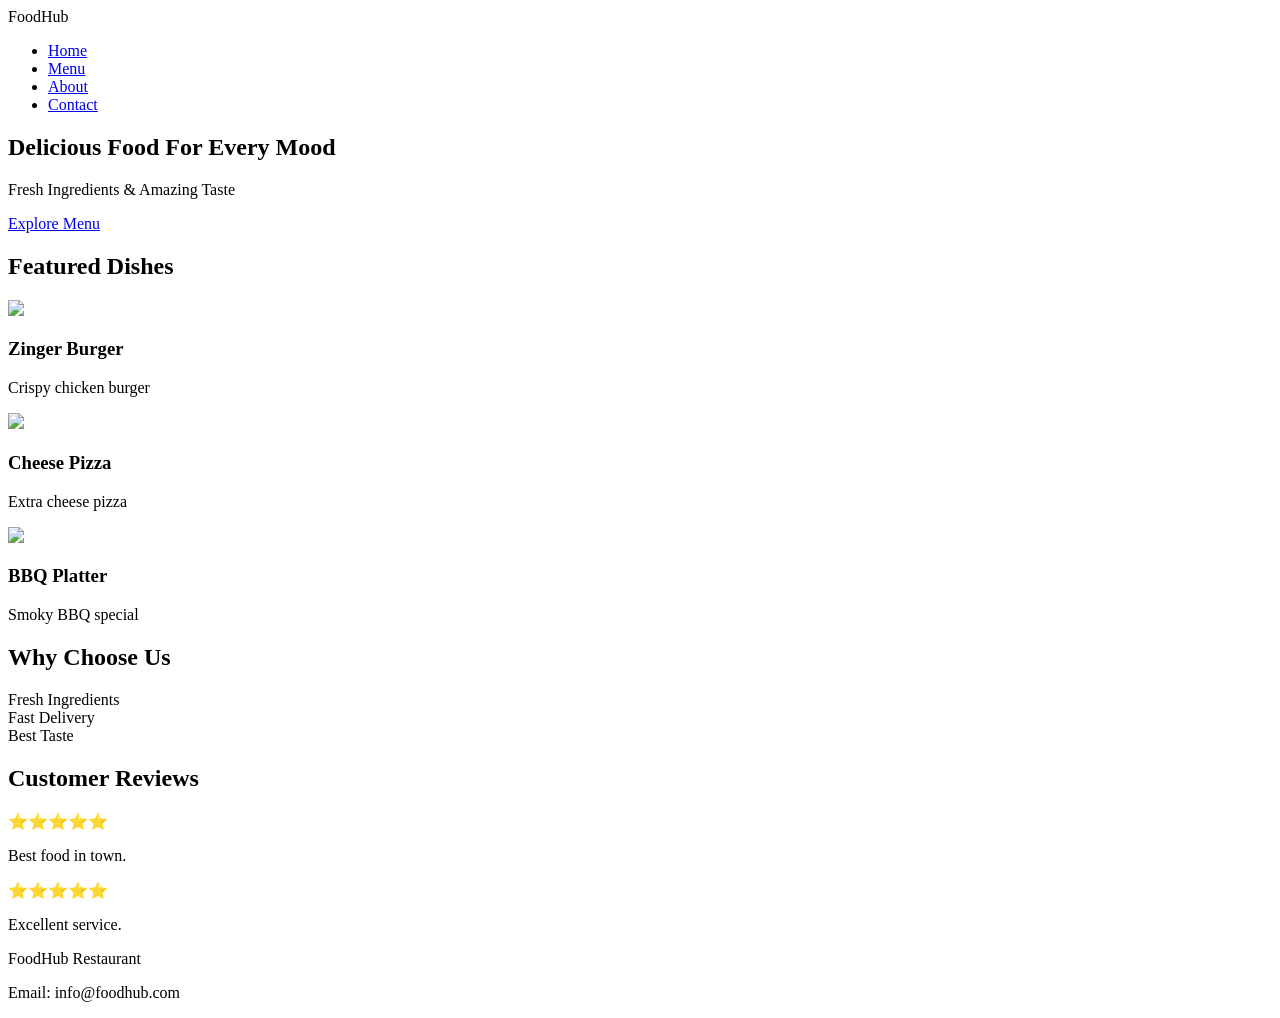
==== index.html @ 34dd3331 "index.html" ====
<!DOCTYPE html>
<html lang="en">
<head>
<meta charset="UTF-8">
<meta name="viewport" content="width=device-width, initial-scale=1.0">
<title>FoodHub Restaurant</title>
<link rel="stylesheet" href="css/style.css">
<link href="https://fonts.googleapis.com/css2?family=Poppins:wght@300;400;500;600;700&display=swap" rel="stylesheet">
</head>

<body>

<nav class="navbar">
<div class="logo">FoodHub</div>

<ul class="nav-links">
<li><a href="index.html">Home</a></li>
<li><a href="menu.html">Menu</a></li>
<li><a href="about.html">About</a></li>
<li><a href="contact.html">Contact</a></li>
</ul>
</nav>

<section class="hero">
<h1>Delicious Food For Every Mood</h1>
<p>Fresh Ingredients & Amazing Taste</p>
<a href="menu.html" class="btn">Explore Menu</a>
</section>

<section class="featured">
<h2>Featured Dishes</h2>

<div class="cards">

<div class="card">
<img src="images/burger.jpg">
<h3>Zinger Burger</h3>
<p>Crispy chicken burger</p>
</div>

<div class="card">
<img src="images/pizza.jpg">
<h3>Cheese Pizza</h3>
<p>Extra cheese pizza</p>
</div>

<div class="card">
<img src="images/bbq.jpg">
<h3>BBQ Platter</h3>
<p>Smoky BBQ special</p>
</div>

</div>
</section>

<section class="why-us">
<h2>Why Choose Us</h2>

<div class="cards">
<div class="card">Fresh Ingredients</div>
<div class="card">Fast Delivery</div>
<div class="card">Best Taste</div>
</div>

</section>

<section class="testimonials">
<h2>Customer Reviews</h2>

<div class="cards">

<div class="card">
⭐⭐⭐⭐⭐
<p>Best food in town.</p>
</div>

<div class="card">
⭐⭐⭐⭐⭐
<p>Excellent service.</p>
</div>

</div>

</section>

<footer>
<p>FoodHub Restaurant</p>
<p>Email: info@foodhub.com</p>
</footer>

</body>
</html>
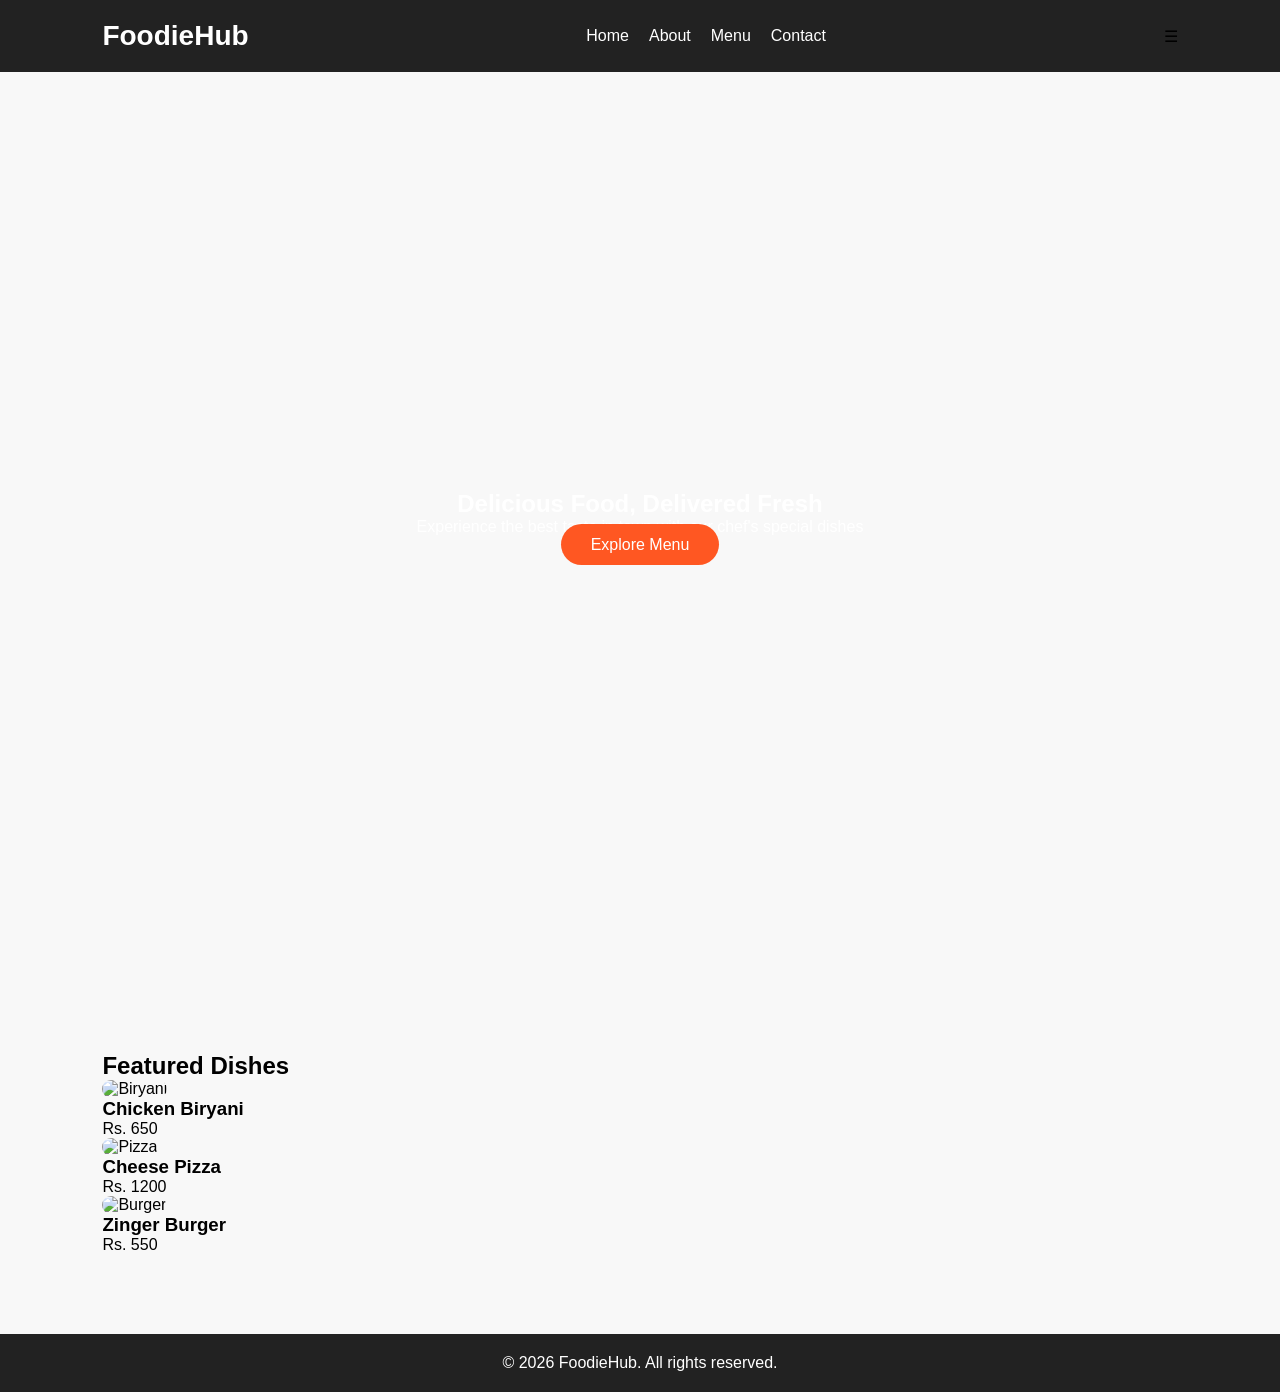
==== commit b9507876: "index.html" ====
--- a/index.html
+++ b/index.html
@@ -1,92 +1,59 @@
 <!DOCTYPE html>
 <html lang="en">
 <head>
-<meta charset="UTF-8">
-<meta name="viewport" content="width=device-width, initial-scale=1.0">
-<title>FoodHub Restaurant</title>
-<link rel="stylesheet" href="css/style.css">
-<link href="https://fonts.googleapis.com/css2?family=Poppins:wght@300;400;500;600;700&display=swap" rel="stylesheet">
+    <meta charset="UTF-8">
+    <meta name="viewport" content="width=device-width, initial-scale=1.0">
+    <title>Food Restaurant - Home</title>
+    <link rel="stylesheet" href="style.css">
 </head>
+<body>
+    <header>
+        <nav class="navbar">
+            <div class="logo">FoodieHub</div>
+            <ul class="nav-links">
+                <li><a href="index.html" class="active">Home</a></li>
+                <li><a href="about.html">About</a></li>
+                <li><a href="menu.html">Menu</a></li>
+                <li><a href="contact.html">Contact</a></li>
+            </ul>
+            <div class="menu-toggle">&#9776;</div>
+        </nav>
+    </header>
 
-<body>
+    <!-- Hero Section -->
+    <section class="hero">
+        <div class="hero-content">
+            <h1>Delicious Food, Delivered Fresh</h1>
+            <p>Experience the best taste in town with our chef's special dishes</p>
+            <a href="menu.html" class="btn">Explore Menu</a>
+        </div>
+    </section>
 
-<nav class="navbar">
-<div class="logo">FoodHub</div>
+    <!-- Featured Dishes -->
+    <section class="featured">
+        <h2>Featured Dishes</h2>
+        <div class="dish-container">
+            <div class="dish-card">
+                <img src="images/biryani.jpg" alt="Biryani">
+                <h3>Chicken Biryani</h3>
+                <p>Rs. 650</p>
+            </div>
+            <div class="dish-card">
+                <img src="images/pizza.jpg" alt="Pizza">
+                <h3>Cheese Pizza</h3>
+                <p>Rs. 1200</p>
+            </div>
+            <div class="dish-card">
+                <img src="images/burger.jpg" alt="Burger">
+                <h3>Zinger Burger</h3>
+                <p>Rs. 550</p>
+            </div>
+        </div>
+    </section>
 
-<ul class="nav-links">
-<li><a href="index.html">Home</a></li>
-<li><a href="menu.html">Menu</a></li>
-<li><a href="about.html">About</a></li>
-<li><a href="contact.html">Contact</a></li>
-</ul>
-</nav>
-
-<section class="hero">
-<h1>Delicious Food For Every Mood</h1>
-<p>Fresh Ingredients & Amazing Taste</p>
-<a href="menu.html" class="btn">Explore Menu</a>
-</section>
-
-<section class="featured">
-<h2>Featured Dishes</h2>
-
-<div class="cards">
-
-<div class="card">
-<img src="images/burger.jpg">
-<h3>Zinger Burger</h3>
-<p>Crispy chicken burger</p>
-</div>
-
-<div class="card">
-<img src="images/pizza.jpg">
-<h3>Cheese Pizza</h3>
-<p>Extra cheese pizza</p>
-</div>
-
-<div class="card">
-<img src="images/bbq.jpg">
-<h3>BBQ Platter</h3>
-<p>Smoky BBQ special</p>
-</div>
-
-</div>
-</section>
-
-<section class="why-us">
-<h2>Why Choose Us</h2>
-
-<div class="cards">
-<div class="card">Fresh Ingredients</div>
-<div class="card">Fast Delivery</div>
-<div class="card">Best Taste</div>
-</div>
-
-</section>
-
-<section class="testimonials">
-<h2>Customer Reviews</h2>
-
-<div class="cards">
-
-<div class="card">
-⭐⭐⭐⭐⭐
-<p>Best food in town.</p>
-</div>
-
-<div class="card">
-⭐⭐⭐⭐⭐
-<p>Excellent service.</p>
-</div>
-
-</div>
-
-</section>
-
-<footer>
-<p>FoodHub Restaurant</p>
-<p>Email: info@foodhub.com</p>
-</footer>
-
+    <footer>
+        <p>&copy; 2026 FoodieHub. All rights reserved.</p>
+    </footer>
+    <script src="script.js"></script>
 </body>
 </html>
--- a/style.css
+++ b/style.css
@@ -0,0 +1,142 @@
+*{
+margin:0;
+padding:0;
+box-sizing:border-box;
+font-family:Poppins,sans-serif;
+}
+
+body{
+background:#f8f8f8;
+}
+
+.navbar{
+display:flex;
+justify-content:space-between;
+align-items:center;
+padding:20px 8%;
+background:#222;
+}
+
+.logo{
+color:white;
+font-size:28px;
+font-weight:700;
+}
+
+.nav-links{
+display:flex;
+list-style:none;
+gap:20px;
+}
+
+.nav-links a{
+color:white;
+text-decoration:none;
+}
+
+.hero{
+height:100vh;
+background:url('../images/hero.jpg') center/cover;
+display:flex;
+flex-direction:column;
+justify-content:center;
+align-items:center;
+color:white;
+text-align:center;
+}
+
+.btn{
+background:#ff5722;
+padding:12px 30px;
+color:white;
+text-decoration:none;
+border-radius:30px;
+}
+
+.featured,
+.why-us,
+.testimonials,
+.menu,
+.about,
+.contact{
+padding:80px 8%;
+}
+
+.cards{
+display:grid;
+grid-template-columns:repeat(auto-fit,minmax(250px,1fr));
+gap:25px;
+margin-top:30px;
+}
+
+.card,
+.menu-card{
+background:white;
+padding:20px;
+border-radius:15px;
+box-shadow:0 5px 15px rgba(0,0,0,.1);
+transition:.3s;
+}
+
+.card:hover,
+.menu-card:hover{
+transform:translateY(-10px);
+}
+
+img{
+width:100%;
+border-radius:10px;
+}
+
+.stats{
+padding:50px;
+display:flex;
+justify-content:center;
+gap:50px;
+text-align:center;
+}
+
+form{
+display:flex;
+flex-direction:column;
+gap:15px;
+max-width:600px;
+margin:auto;
+}
+
+input,
+textarea{
+padding:12px;
+border:1px solid #ddd;
+}
+
+button{
+background:#ff5722;
+color:white;
+border:none;
+padding:12px;
+cursor:pointer;
+}
+
+footer{
+background:#222;
+color:white;
+padding:20px;
+text-align:center;
+}
+
+@media(max-width:768px){
+
+.navbar{
+flex-direction:column;
+}
+
+.nav-links{
+margin-top:15px;
+}
+
+.stats{
+flex-direction:column;
+}
+
+}
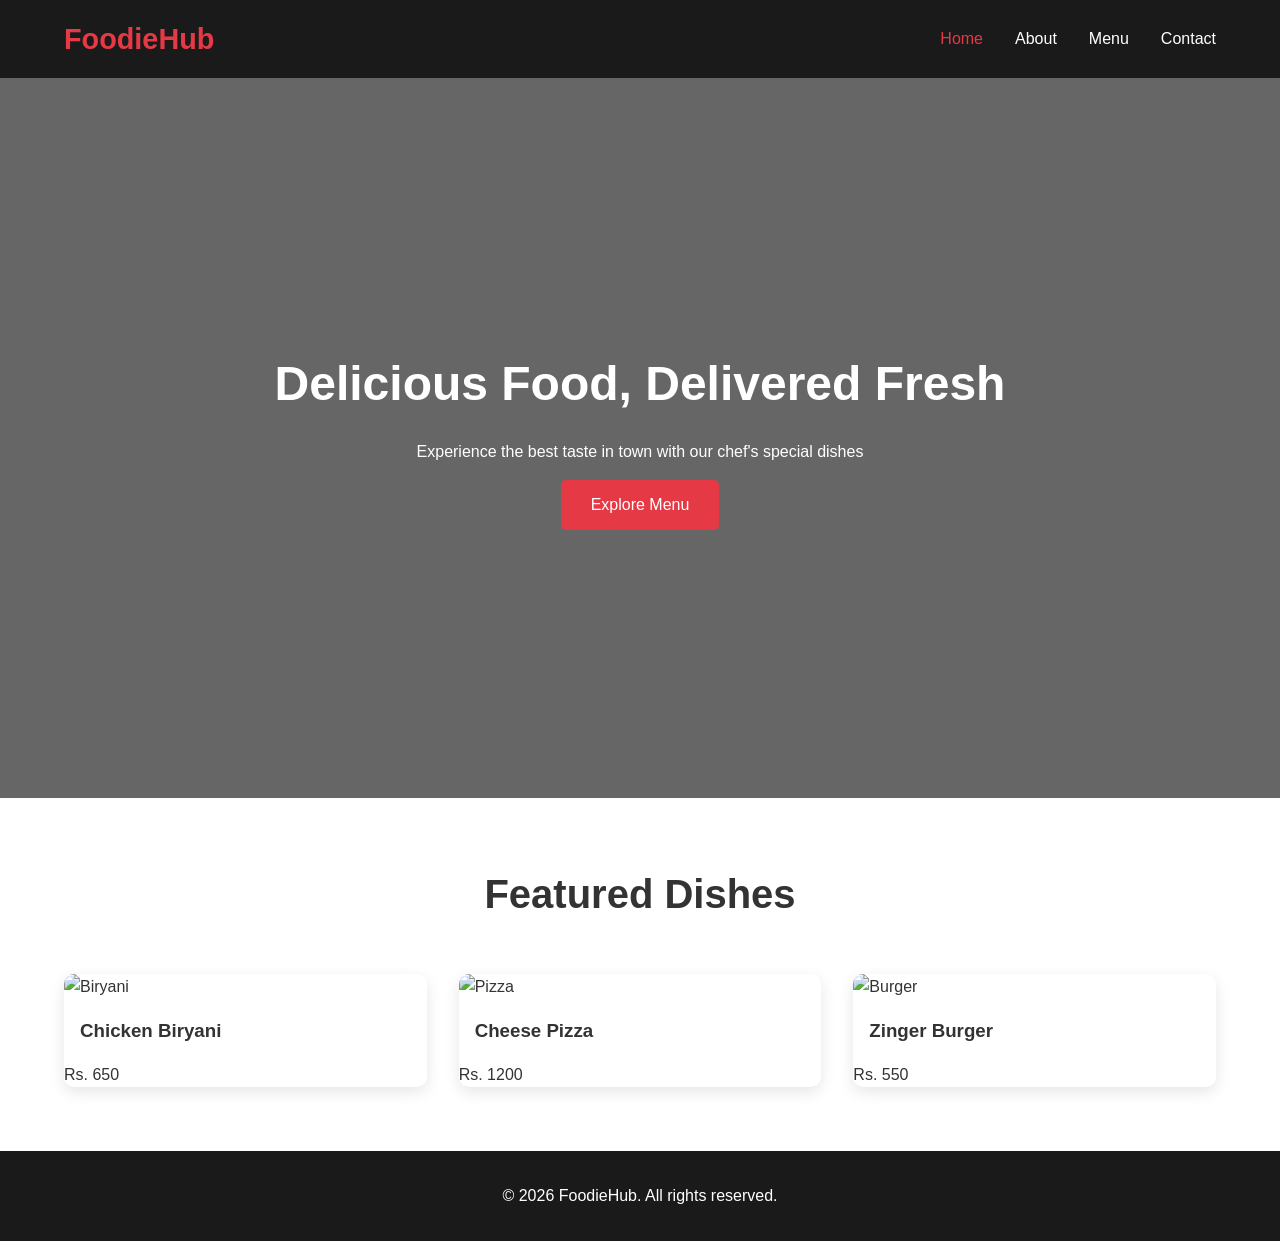
==== commit 930f5d8c: "index.html" ====
--- a/index.html
+++ b/index.html
@@ -32,23 +32,24 @@
     <!-- Featured Dishes -->
     <section class="featured">
         <h2>Featured Dishes</h2>
-        <div class="dish-container">
-            <div class="dish-card">
-                <img src="images/biryani.jpg" alt="Biryani">
-                <h3>Chicken Biryani</h3>
-                <p>Rs. 650</p>
-            </div>
-            <div class="dish-card">
-                <img src="images/pizza.jpg" alt="Pizza">
-                <h3>Cheese Pizza</h3>
-                <p>Rs. 1200</p>
-            </div>
-            <div class="dish-card">
-                <img src="images/burger.jpg" alt="Burger">
-                <h3>Zinger Burger</h3>
-                <p>Rs. 550</p>
-            </div>
-        </div>
+       <div class="dish-container">
+    <div class="dish-card">
+        <img src="https://images.unsplash.com/photo-1563379091339-03b21ab4a4f8?w=400" alt="Biryani">
+        <h3>Chicken Biryani</h3>
+        <p>Rs. 650</p>
+    </div>
+    <div class="dish-card">
+        <img src="https://images.unsplash.com/photo-1513104890138-7c749659a591?w=400" alt="Pizza">
+        <h3>Cheese Pizza</h3>
+        <p>Rs. 1200</p>
+    </div>
+    <div class="dish-card">
+        <img src="https://images.unsplash.com/photo-1568901346375-23c9450c58cd?w=400" alt="Burger">
+        <h3>Zinger Burger</h3>
+        <p>Rs. 550</p>
+    </div>
+</div>
+           
     </section>
 
     <footer>
--- a/style.css
+++ b/style.css
@@ -1,142 +1,218 @@
-*{
-margin:0;
-padding:0;
-box-sizing:border-box;
-font-family:Poppins,sans-serif;
-}
-
-body{
-background:#f8f8f8;
-}
-
-.navbar{
-display:flex;
-justify-content:space-between;
-align-items:center;
-padding:20px 8%;
-background:#222;
-}
-
-.logo{
-color:white;
-font-size:28px;
-font-weight:700;
-}
-
-.nav-links{
-display:flex;
-list-style:none;
-gap:20px;
-}
-
-.nav-links a{
-color:white;
-text-decoration:none;
-}
-
-.hero{
-height:100vh;
-background:url('../images/hero.jpg') center/cover;
-display:flex;
-flex-direction:column;
-justify-content:center;
-align-items:center;
-color:white;
-text-align:center;
-}
-
-.btn{
-background:#ff5722;
-padding:12px 30px;
-color:white;
-text-decoration:none;
-border-radius:30px;
-}
-
-.featured,
-.why-us,
-.testimonials,
-.menu,
-.about,
-.contact{
-padding:80px 8%;
-}
-
-.cards{
-display:grid;
-grid-template-columns:repeat(auto-fit,minmax(250px,1fr));
-gap:25px;
-margin-top:30px;
-}
-
-.card,
-.menu-card{
-background:white;
-padding:20px;
-border-radius:15px;
-box-shadow:0 5px 15px rgba(0,0,0,.1);
-transition:.3s;
-}
-
-.card:hover,
-.menu-card:hover{
-transform:translateY(-10px);
-}
-
-img{
-width:100%;
-border-radius:10px;
-}
-
-.stats{
-padding:50px;
-display:flex;
-justify-content:center;
-gap:50px;
-text-align:center;
-}
-
-form{
-display:flex;
-flex-direction:column;
-gap:15px;
-max-width:600px;
-margin:auto;
-}
-
-input,
-textarea{
-padding:12px;
-border:1px solid #ddd;
-}
-
-button{
-background:#ff5722;
-color:white;
-border:none;
-padding:12px;
-cursor:pointer;
-}
-
-footer{
-background:#222;
-color:white;
-padding:20px;
-text-align:center;
-}
-
-@media(max-width:768px){
-
-.navbar{
-flex-direction:column;
-}
-
-.nav-links{
-margin-top:15px;
-}
-
-.stats{
-flex-direction:column;
-}
-
-}
+* {
+    margin: 0;
+    padding: 0;
+    box-sizing: border-box;
+    font-family: 'Segoe UI', sans-serif;
+}
+
+body {
+    line-height: 1.6;
+    color: #333;
+}
+
+/* Navbar */
+.navbar {
+    display: flex;
+    justify-content: space-between;
+    align-items: center;
+    padding: 1rem 5%;
+    background: #1a1a1a;
+    color: white;
+    position: sticky;
+    top: 0;
+    z-index: 100;
+}
+
+.logo {
+    font-size: 1.8rem;
+    font-weight: bold;
+    color: #e63946;
+}
+
+.nav-links {
+    display: flex;
+    list-style: none;
+    gap: 2rem;
+}
+
+.nav-links a {
+    color: white;
+    text-decoration: none;
+    transition: 0.3s;
+}
+
+.nav-links a:hover,.nav-links a.active {
+    color: #e63946;
+}
+
+.menu-toggle {
+    display: none;
+    font-size: 1.5rem;
+    cursor: pointer;
+}
+
+/* Hero */
+.hero {
+    height: 80vh;
+    background: linear-gradient(rgba(0,0,0,0.6), rgba(0,0,0,0.6)), url('images/hero-bg.jpg');
+    background-size: cover;
+    background-position: center;
+    display: flex;
+    align-items: center;
+    justify-content: center;
+    text-align: center;
+    color: white;
+}
+
+.hero-content h1 {
+    font-size: 3rem;
+    margin-bottom: 1rem;
+}
+
+.btn {
+    display: inline-block;
+    padding: 12px 30px;
+    background: #e63946;
+    color: white;
+    text-decoration: none;
+    border-radius: 5px;
+    margin-top: 1rem;
+    border: none;
+    cursor: pointer;
+    transition: 0.3s;
+}
+
+.btn:hover {
+    background: #c1121f;
+}
+
+/* Featured + Menu */
+.featured,.menu-section,.about-section,.contact-section {
+    padding: 4rem 5%;
+}
+
+.featured h2,.menu-section h1,.about-section h1,.contact-section h1 {
+    text-align: center;
+    margin-bottom: 3rem;
+    font-size: 2.5rem;
+}
+
+.dish-container,.menu-grid {
+    display: grid;
+    grid-template-columns: repeat(auto-fit, minmax(280px, 1fr));
+    gap: 2rem;
+}
+
+.dish-card,.menu-item {
+    background: white;
+    border-radius: 10px;
+    overflow: hidden;
+    box-shadow: 0 5px 15px rgba(0,0,0,0.1);
+    transition: 0.3s;
+}
+
+.dish-card:hover,.menu-item:hover {
+    transform: translateY(-10px);
+}
+
+.dish-card img,.menu-item img {
+    width: 100%;
+    height: 200px;
+    object-fit: cover;
+}
+
+.dish-card h3,.item-info {
+    padding: 1rem;
+}
+
+.price {
+    color: #e63946;
+    font-weight: bold;
+    font-size: 1.2rem;
+}
+
+/* Menu Filters */
+.menu-filters {
+    text-align: center;
+    margin-bottom: 2rem;
+}
+
+.filter-btn {
+    padding: 10px 20px;
+    margin: 0 5px;
+    border: 1px solid #e63946;
+    background: white;
+    color: #e63946;
+    cursor: pointer;
+    border-radius: 5px;
+}
+
+.filter-btn.active,.filter-btn:hover {
+    background: #e63946;
+    color: white;
+}
+
+/* About */
+.about-content {
+    display: flex;
+    gap: 3rem;
+    align-items: center;
+}
+
+.about-content img {
+    width: 50%;
+    border-radius: 10px;
+}
+
+/* Contact */
+.contact-container {
+    display: grid;
+    grid-template-columns: 2fr 1fr;
+    gap: 3rem;
+}
+
+.contact-form input,.contact-form textarea {
+    width: 100%;
+    padding: 12px;
+    margin-bottom: 1rem;
+    border: 1px solid #ddd;
+    border-radius: 5px;
+}
+
+/* Footer */
+footer {
+    background: #1a1a1a;
+    color: white;
+    text-align: center;
+    padding: 2rem;
+}
+
+/* Mobile Responsive */
+@media (max-width: 768px) {
+   .menu-toggle {
+        display: block;
+    }
+   .nav-links {
+        display: none;
+        flex-direction: column;
+        position: absolute;
+        top: 70px;
+        left: 0;
+        width: 100%;
+        background: #1a1a1a;
+        padding: 1rem;
+    }
+   .nav-links.active {
+        display: flex;
+    }
+   .about-content,.contact-container {
+        grid-template-columns: 1fr;
+        flex-direction: column;
+    }
+   .about-content img {
+        width: 100%;
+    }
+   .hero-content h1 {
+        font-size: 2rem;
+    }
+}
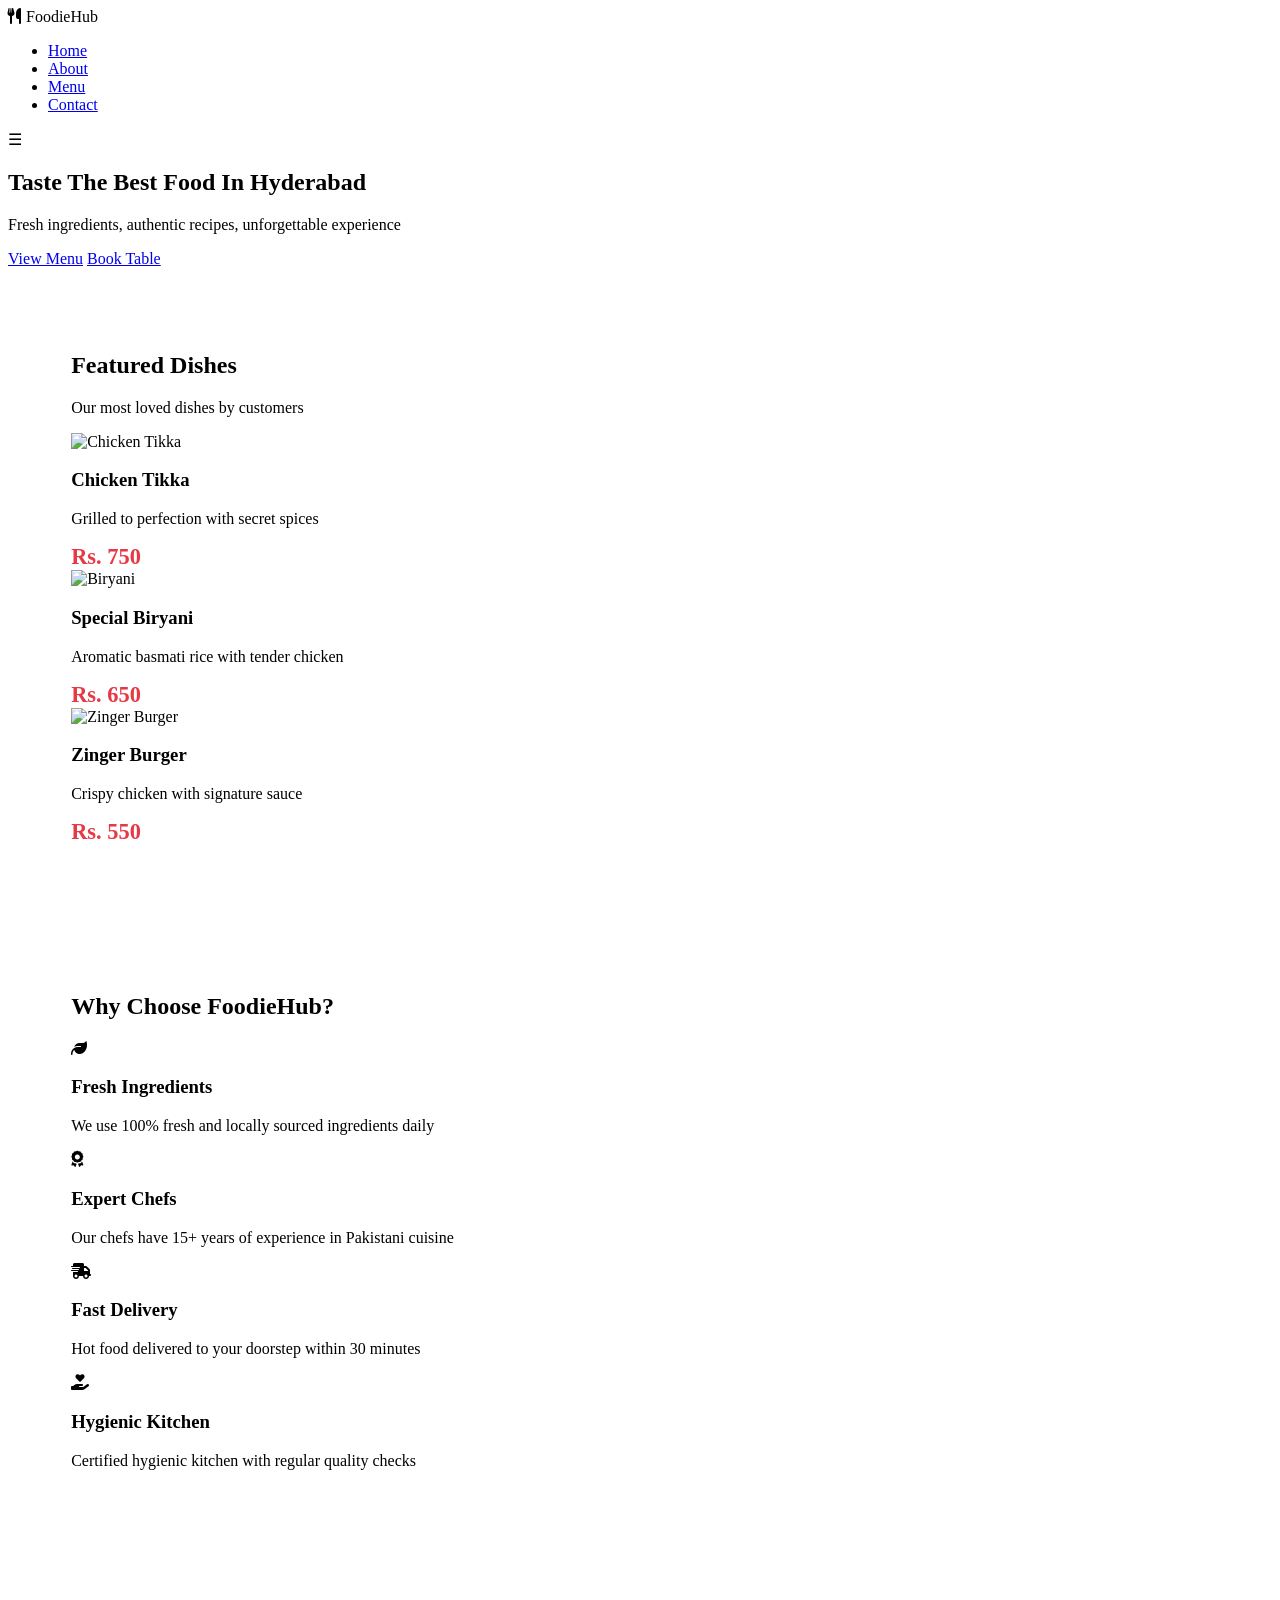
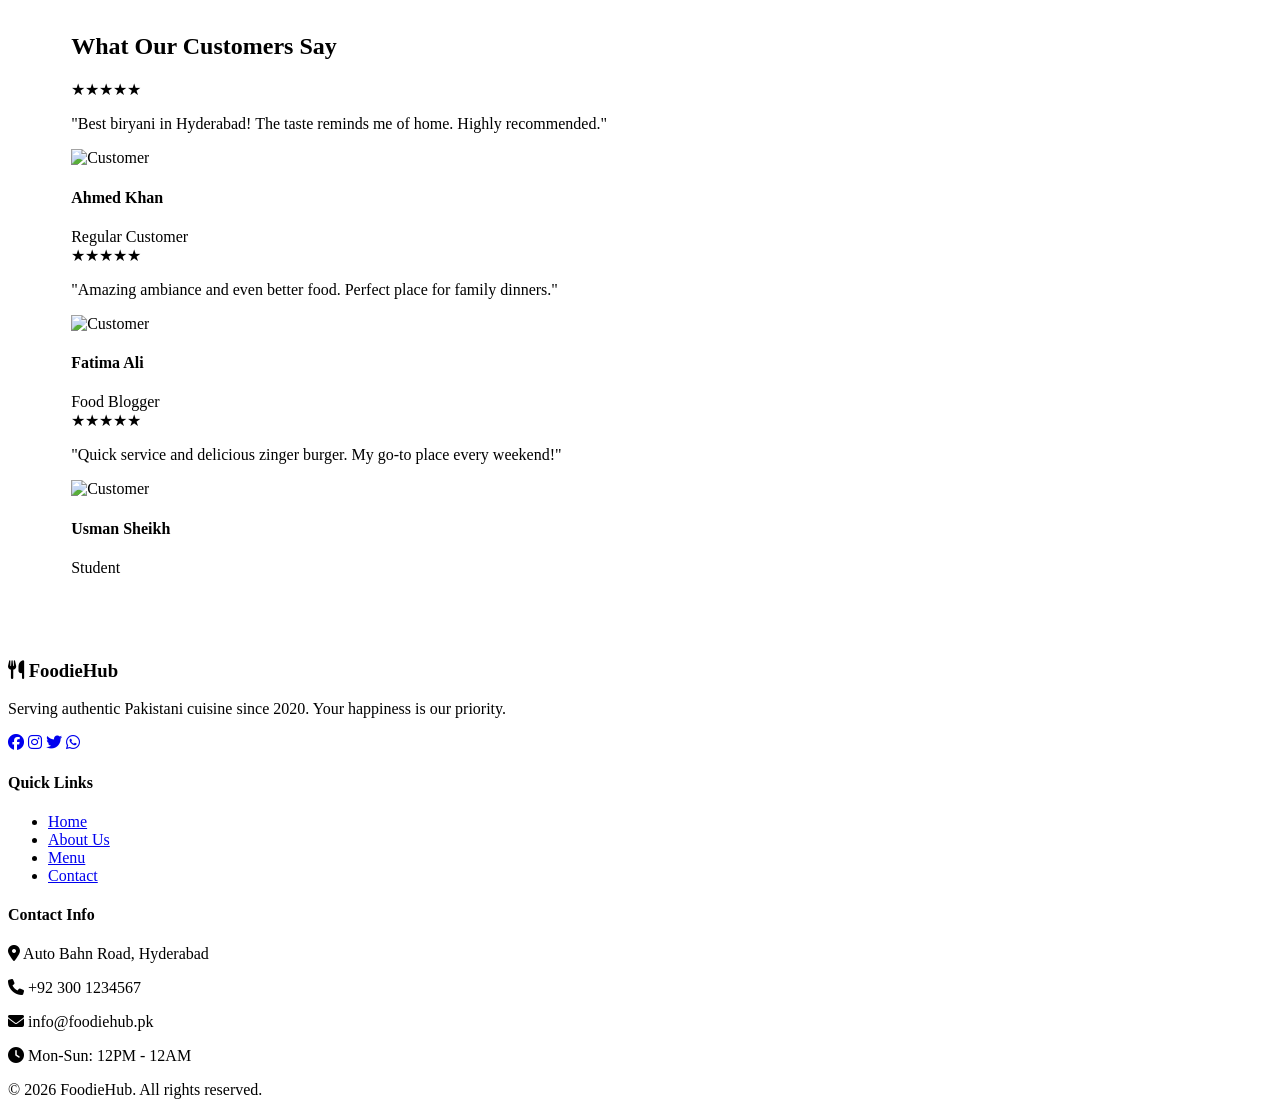
==== commit 6fb0756d: "index.html" ====
--- a/index.html
+++ b/index.html
@@ -3,13 +3,17 @@
 <head>
     <meta charset="UTF-8">
     <meta name="viewport" content="width=device-width, initial-scale=1.0">
-    <title>Food Restaurant - Home</title>
+    <title>FoodieHub - Home</title>
     <link rel="stylesheet" href="style.css">
+    <link rel="stylesheet" href="https://cdnjs.cloudflare.com/ajax/libs/font-awesome/6.4.0/css/all.min.css">
 </head>
 <body>
+    <!-- 1. Responsive Navigation Bar + Logo -->
     <header>
         <nav class="navbar">
-            <div class="logo">FoodieHub</div>
+            <div class="logo">
+                <i class="fas fa-utensils"></i> FoodieHub
+            </div>
             <ul class="nav-links">
                 <li><a href="index.html" class="active">Home</a></li>
                 <li><a href="about.html">About</a></li>
@@ -20,41 +24,152 @@
         </nav>
     </header>
 
-    <!-- Hero Section -->
+    <!-- 2. Hero Section with CTA -->
     <section class="hero">
         <div class="hero-content">
-            <h1>Delicious Food, Delivered Fresh</h1>
-            <p>Experience the best taste in town with our chef's special dishes</p>
-            <a href="menu.html" class="btn">Explore Menu</a>
+            <h1>Taste The Best Food In Hyderabad</h1>
+            <p>Fresh ingredients, authentic recipes, unforgettable experience</p>
+            <div class="hero-buttons">
+                <a href="menu.html" class="btn-primary">View Menu</a>
+                <a href="contact.html" class="btn-secondary">Book Table</a>
+            </div>
         </div>
     </section>
 
-    <!-- Featured Dishes -->
-    <section class="featured">
-        <h2>Featured Dishes</h2>
-       <div class="dish-container">
-    <div class="dish-card">
-        <img src="https://images.unsplash.com/photo-1563379091339-03b21ab4a4f8?w=400" alt="Biryani">
-        <h3>Chicken Biryani</h3>
-        <p>Rs. 650</p>
-    </div>
-    <div class="dish-card">
-        <img src="https://images.unsplash.com/photo-1513104890138-7c749659a591?w=400" alt="Pizza">
-        <h3>Cheese Pizza</h3>
-        <p>Rs. 1200</p>
-    </div>
-    <div class="dish-card">
-        <img src="https://images.unsplash.com/photo-1568901346375-23c9450c58cd?w=400" alt="Burger">
-        <h3>Zinger Burger</h3>
-        <p>Rs. 550</p>
-    </div>
-</div>
-           
+    <!-- 3. Featured Dishes Section -->
+    <section class="featured-section">
+        <div class="container">
+            <h2>Featured Dishes</h2>
+            <p class="section-subtitle">Our most loved dishes by customers</p>
+            <div class="dishes-grid">
+                <div class="dish-card">
+                    <img src="https://images.unsplash.com/photo-1603360946369-dc9bb6258143?w=400" alt="Chicken Tikka">
+                    <h3>Chicken Tikka</h3>
+                    <p>Grilled to perfection with secret spices</p>
+                    <span class="price">Rs. 750</span>
+                </div>
+                <div class="dish-card">
+                    <img src="https://images.unsplash.com/photo-1563379091339-03b21ab4a4f8?w=400" alt="Biryani">
+                    <h3>Special Biryani</h3>
+                    <p>Aromatic basmati rice with tender chicken</p>
+                    <span class="price">Rs. 650</span>
+                </div>
+                <div class="dish-card">
+                    <img src="https://images.unsplash.com/photo-1568901346375-23c9450c58cd?w=400" alt="Zinger Burger">
+                    <h3>Zinger Burger</h3>
+                    <p>Crispy chicken with signature sauce</p>
+                    <span class="price">Rs. 550</span>
+                </div>
+            </div>
+        </div>
     </section>
 
+    <!-- 4. Why Choose Us Section -->
+    <section class="why-us-section">
+        <div class="container">
+            <h2>Why Choose FoodieHub?</h2>
+            <div class="features-grid">
+                <div class="feature-box">
+                    <i class="fas fa-leaf"></i>
+                    <h3>Fresh Ingredients</h3>
+                    <p>We use 100% fresh and locally sourced ingredients daily</p>
+                </div>
+                <div class="feature-box">
+                    <i class="fas fa-award"></i>
+                    <h3>Expert Chefs</h3>
+                    <p>Our chefs have 15+ years of experience in Pakistani cuisine</p>
+                </div>
+                <div class="feature-box">
+                    <i class="fas fa-shipping-fast"></i>
+                    <h3>Fast Delivery</h3>
+                    <p>Hot food delivered to your doorstep within 30 minutes</p>
+                </div>
+                <div class="feature-box">
+                    <i class="fas fa-hand-holding-heart"></i>
+                    <h3>Hygienic Kitchen</h3>
+                    <p>Certified hygienic kitchen with regular quality checks</p>
+                </div>
+            </div>
+        </div>
+    </section>
+
+    <!-- 5. Customer Testimonials -->
+    <section class="testimonials-section">
+        <div class="container">
+            <h2>What Our Customers Say</h2>
+            <div class="testimonials-grid">
+                <div class="testimonial-card">
+                    <div class="stars">★★★★★</div>
+                    <p>"Best biryani in Hyderabad! The taste reminds me of home. Highly recommended."</p>
+                    <div class="customer">
+                        <img src="https://images.unsplash.com/photo-1507003211169-0a1dd7228f2d?w=100" alt="Customer">
+                        <div>
+                            <h4>Ahmed Khan</h4>
+                            <span>Regular Customer</span>
+                        </div>
+                    </div>
+                </div>
+                <div class="testimonial-card">
+                    <div class="stars">★★★★★</div>
+                    <p>"Amazing ambiance and even better food. Perfect place for family dinners."</p>
+                    <div class="customer">
+                        <img src="https://images.unsplash.com/photo-1438761681033-6461ffad8d80?w=100" alt="Customer">
+                        <div>
+                            <h4>Fatima Ali</h4>
+                            <span>Food Blogger</span>
+                        </div>
+                    </div>
+                </div>
+                <div class="testimonial-card">
+                    <div class="stars">★★★★★</div>
+                    <p>"Quick service and delicious zinger burger. My go-to place every weekend!"</p>
+                    <div class="customer">
+                        <img src="https://images.unsplash.com/photo-1500648767791-00dcc994a43e?w=100" alt="Customer">
+                        <div>
+                            <h4>Usman Sheikh</h4>
+                            <span>Student</span>
+                        </div>
+                    </div>
+                </div>
+            </div>
+        </div>
+    </section>
+
+    <!-- 6. Footer with Social Media + Contact -->
     <footer>
-        <p>&copy; 2026 FoodieHub. All rights reserved.</p>
+        <div class="footer-content">
+            <div class="footer-section">
+                <h3><i class="fas fa-utensils"></i> FoodieHub</h3>
+                <p>Serving authentic Pakistani cuisine since 2020. Your happiness is our priority.</p>
+                <div class="social-links">
+                    <a href="#"><i class="fab fa-facebook"></i></a>
+                    <a href="#"><i class="fab fa-instagram"></i></a>
+                    <a href="#"><i class="fab fa-twitter"></i></a>
+                    <a href="#"><i class="fab fa-whatsapp"></i></a>
+                </div>
+            </div>
+            <div class="footer-section">
+                <h4>Quick Links</h4>
+                <ul>
+                    <li><a href="index.html">Home</a></li>
+                    <li><a href="about.html">About Us</a></li>
+                    <li><a href="menu.html">Menu</a></li>
+                    <li><a href="contact.html">Contact</a></li>
+                </ul>
+            </div>
+            <div class="footer-section">
+                <h4>Contact Info</h4>
+                <p><i class="fas fa-map-marker-alt"></i> Auto Bahn Road, Hyderabad</p>
+                <p><i class="fas fa-phone"></i> +92 300 1234567</p>
+                <p><i class="fas fa-envelope"></i> info@foodiehub.pk</p>
+                <p><i class="fas fa-clock"></i> Mon-Sun: 12PM - 12AM</p>
+            </div>
+        </div>
+        <div class="footer-bottom">
+            <p>&copy; 2026 FoodieHub. All rights reserved.</p>
+        </div>
     </footer>
+
     <script src="script.js"></script>
 </body>
 </html>
--- a/style.css
+++ b/style.css
@@ -1,60 +1,7 @@
-* {
-    margin: 0;
-    padding: 0;
-    box-sizing: border-box;
-    font-family: 'Segoe UI', sans-serif;
-}
-
-body {
-    line-height: 1.6;
-    color: #333;
-}
-
-/* Navbar */
-.navbar {
-    display: flex;
-    justify-content: space-between;
-    align-items: center;
-    padding: 1rem 5%;
-    background: #1a1a1a;
-    color: white;
-    position: sticky;
-    top: 0;
-    z-index: 100;
-}
-
-.logo {
-    font-size: 1.8rem;
-    font-weight: bold;
-    color: #e63946;
-}
-
-.nav-links {
-    display: flex;
-    list-style: none;
-    gap: 2rem;
-}
-
-.nav-links a {
-    color: white;
-    text-decoration: none;
-    transition: 0.3s;
-}
-
-.nav-links a:hover,.nav-links a.active {
-    color: #e63946;
-}
-
-.menu-toggle {
-    display: none;
-    font-size: 1.5rem;
-    cursor: pointer;
-}
-
-/* Hero */
-.hero {
-    height: 80vh;
-    background: linear-gradient(rgba(0,0,0,0.6), rgba(0,0,0,0.6)), url('images/hero-bg.jpg');
+/* About Page New Sections */
+.about-hero {
+    height: 50vh;
+    background: linear-gradient(rgba(0,0,0,0.6), rgba(0,0,0,0.6)), url('https://images.unsplash.com/photo-1414235077428-338989a2e8c0?w=1200');
     background-size: cover;
     background-position: center;
     display: flex;
@@ -64,155 +11,237 @@
     color: white;
 }
 
-.hero-content h1 {
+.about-hero-content h1 {
     font-size: 3rem;
     margin-bottom: 1rem;
 }
 
-.btn {
-    display: inline-block;
-    padding: 12px 30px;
+.container {
+    max-width: 1200px;
+    margin: 0 auto;
+    padding: 4rem 5%;
+}
+
+.story-content {
+    display: flex;
+    gap: 3rem;
+    align-items: center;
+}
+
+.story-content img {
+    width: 50%;
+    border-radius: 10px;
+}
+
+.mission-grid,.stats-grid,.team-grid,.gallery-grid {
+    display: grid;
+    gap: 2rem;
+    margin-top: 2rem;
+}
+
+.mission-grid {
+    grid-template-columns: repeat(auto-fit, minmax(300px, 1fr));
+}
+
+.mission-card {
+    background: #f8f9fa;
+    padding: 2rem;
+    border-radius: 10px;
+    border-left: 4px solid #e63946;
+}
+
+.stats-section {
+    background: #1a1a1a;
+    color: white;
+}
+
+.stats-grid {
+    grid-template-columns: repeat(auto-fit, minmax(200px, 1fr));
+    text-align: center;
+}
+
+.stat-box h3 {
+    font-size: 3rem;
+    color: #e63946;
+}
+
+.team-grid {
+    grid-template-columns: repeat(auto-fit, minmax(250px, 1fr));
+}
+
+.team-card {
+    text-align: center;
+    background: white;
+    padding: 1.5rem;
+    border-radius: 10px;
+    box-shadow: 0 5px 15px rgba(0,0,0,0.1);
+}
+
+.team-card img {
+    width: 150px;
+    height: 150px;
+    border-radius: 50%;
+    object-fit: cover;
+    margin-bottom: 1rem;
+}
+
+.gallery-grid {
+    grid-template-columns: repeat(auto-fit, minmax(250px, 1fr));
+}
+
+.gallery-grid img {
+    width: 100%;
+    height: 250px;
+    object-fit: cover;
+    border-radius: 10px;
+    transition: 0.3s;
+}
+
+.gallery-grid img:hover {
+    transform: scale(1.05);
+}
+
+@media (max-width: 768px) {
+    .story-content {
+        flex-direction: column;
+    }
+    .story-content img {
+        width: 100%;
+    }
+    .about-hero-content h1 {
+        font-size: 2rem;
+    }
+}
+/* Menu Page Styles */
+.menu-hero {
+    height: 40vh;
+    background: linear-gradient(rgba(0,0,0,0.6), rgba(0,0,0,0.6)), url('https://images.unsplash.com/photo-1504674900247-0877df9cc836?w=1200');
+    background-size: cover;
+    background-position: center;
+    display: flex;
+    flex-direction: column;
+    align-items: center;
+    justify-content: center;
+    text-align: center;
+    color: white;
+}
+
+.menu-hero h1 {
+    font-size: 3rem;
+    margin-bottom: 0.5rem;
+}
+
+.menu-controls {
+    margin-bottom: 3rem;
+}
+
+#searchInput {
+    width: 100%;
+    padding: 1rem;
+    border: 2px solid #ddd;
+    border-radius: 8px;
+    font-size: 1rem;
+    margin-bottom: 1.5rem;
+}
+
+.filter-buttons {
+    display: flex;
+    flex-wrap: wrap;
+    gap: 0.8rem;
+}
+
+.filter-btn {
+    padding: 0.7rem 1.5rem;
+    border: 2px solid #e63946;
+    background: white;
+    color: #e63946;
+    border-radius: 25px;
+    cursor: pointer;
+    font-weight: 600;
+    transition: 0.3s;
+}
+
+.filter-btn:hover, .filter-btn.active {
     background: #e63946;
     color: white;
-    text-decoration: none;
-    border-radius: 5px;
-    margin-top: 1rem;
-    border: none;
-    cursor: pointer;
-    transition: 0.3s;
-}
-
-.btn:hover {
-    background: #c1121f;
-}
-
-/* Featured + Menu */
-.featured,.menu-section,.about-section,.contact-section {
-    padding: 4rem 5%;
-}
-
-.featured h2,.menu-section h1,.about-section h1,.contact-section h1 {
-    text-align: center;
-    margin-bottom: 3rem;
-    font-size: 2.5rem;
-}
-
-.dish-container,.menu-grid {
+}
+
+.menu-grid {
     display: grid;
-    grid-template-columns: repeat(auto-fit, minmax(280px, 1fr));
+    grid-template-columns: repeat(auto-fill, minmax(280px, 1fr));
     gap: 2rem;
 }
 
-.dish-card,.menu-item {
+.food-card {
     background: white;
-    border-radius: 10px;
+    border-radius: 12px;
     overflow: hidden;
     box-shadow: 0 5px 15px rgba(0,0,0,0.1);
     transition: 0.3s;
 }
 
-.dish-card:hover,.menu-item:hover {
-    transform: translateY(-10px);
-}
-
-.dish-card img,.menu-item img {
+.food-card:hover {
+    transform: translateY(-8px);
+    box-shadow: 0 10px 25px rgba(0,0,0,0.15);
+}
+
+.food-card img {
     width: 100%;
     height: 200px;
     object-fit: cover;
 }
 
-.dish-card h3,.item-info {
-    padding: 1rem;
+.card-content {
+    padding: 1.5rem;
+}
+
+.card-content h3 {
+    font-size: 1.3rem;
+    margin-bottom: 0.5rem;
+}
+
+.desc {
+    color: #666;
+    font-size: 0.9rem;
+    margin-bottom: 1rem;
+    min-height: 40px;
+}
+
+.card-footer {
+    display: flex;
+    justify-content: space-between;
+    align-items: center;
 }
 
 .price {
+    font-size: 1.4rem;
+    font-weight: bold;
     color: #e63946;
-    font-weight: bold;
-    font-size: 1.2rem;
-}
-
-/* Menu Filters */
-.menu-filters {
-    text-align: center;
-    margin-bottom: 2rem;
-}
-
-.filter-btn {
-    padding: 10px 20px;
-    margin: 0 5px;
-    border: 1px solid #e63946;
-    background: white;
-    color: #e63946;
+}
+
+.order-btn {
+    padding: 0.6rem 1.2rem;
+    background: #e63946;
+    color: white;
+    border: none;
+    border-radius: 6px;
     cursor: pointer;
-    border-radius: 5px;
-}
-
-.filter-btn.active,.filter-btn:hover {
-    background: #e63946;
-    color: white;
-}
-
-/* About */
-.about-content {
-    display: flex;
-    gap: 3rem;
-    align-items: center;
-}
-
-.about-content img {
-    width: 50%;
-    border-radius: 10px;
-}
-
-/* Contact */
-.contact-container {
-    display: grid;
-    grid-template-columns: 2fr 1fr;
-    gap: 3rem;
-}
-
-.contact-form input,.contact-form textarea {
-    width: 100%;
-    padding: 12px;
-    margin-bottom: 1rem;
-    border: 1px solid #ddd;
-    border-radius: 5px;
-}
-
-/* Footer */
-footer {
-    background: #1a1a1a;
-    color: white;
-    text-align: center;
-    padding: 2rem;
-}
-
-/* Mobile Responsive */
+    font-weight: 600;
+}
+
+.order-btn:hover {
+    background: #d62839;
+}
+
+.food-card.hide {
+    display: none;
+}
+
 @media (max-width: 768px) {
-   .menu-toggle {
-        display: block;
-    }
-   .nav-links {
-        display: none;
-        flex-direction: column;
-        position: absolute;
-        top: 70px;
-        left: 0;
-        width: 100%;
-        background: #1a1a1a;
-        padding: 1rem;
-    }
-   .nav-links.active {
-        display: flex;
-    }
-   .about-content,.contact-container {
-        grid-template-columns: 1fr;
-        flex-direction: column;
-    }
-   .about-content img {
-        width: 100%;
-    }
-   .hero-content h1 {
+    .menu-hero h1 {
         font-size: 2rem;
     }
-}
+    .filter-buttons {
+        justify-content: center;
+    }
+}
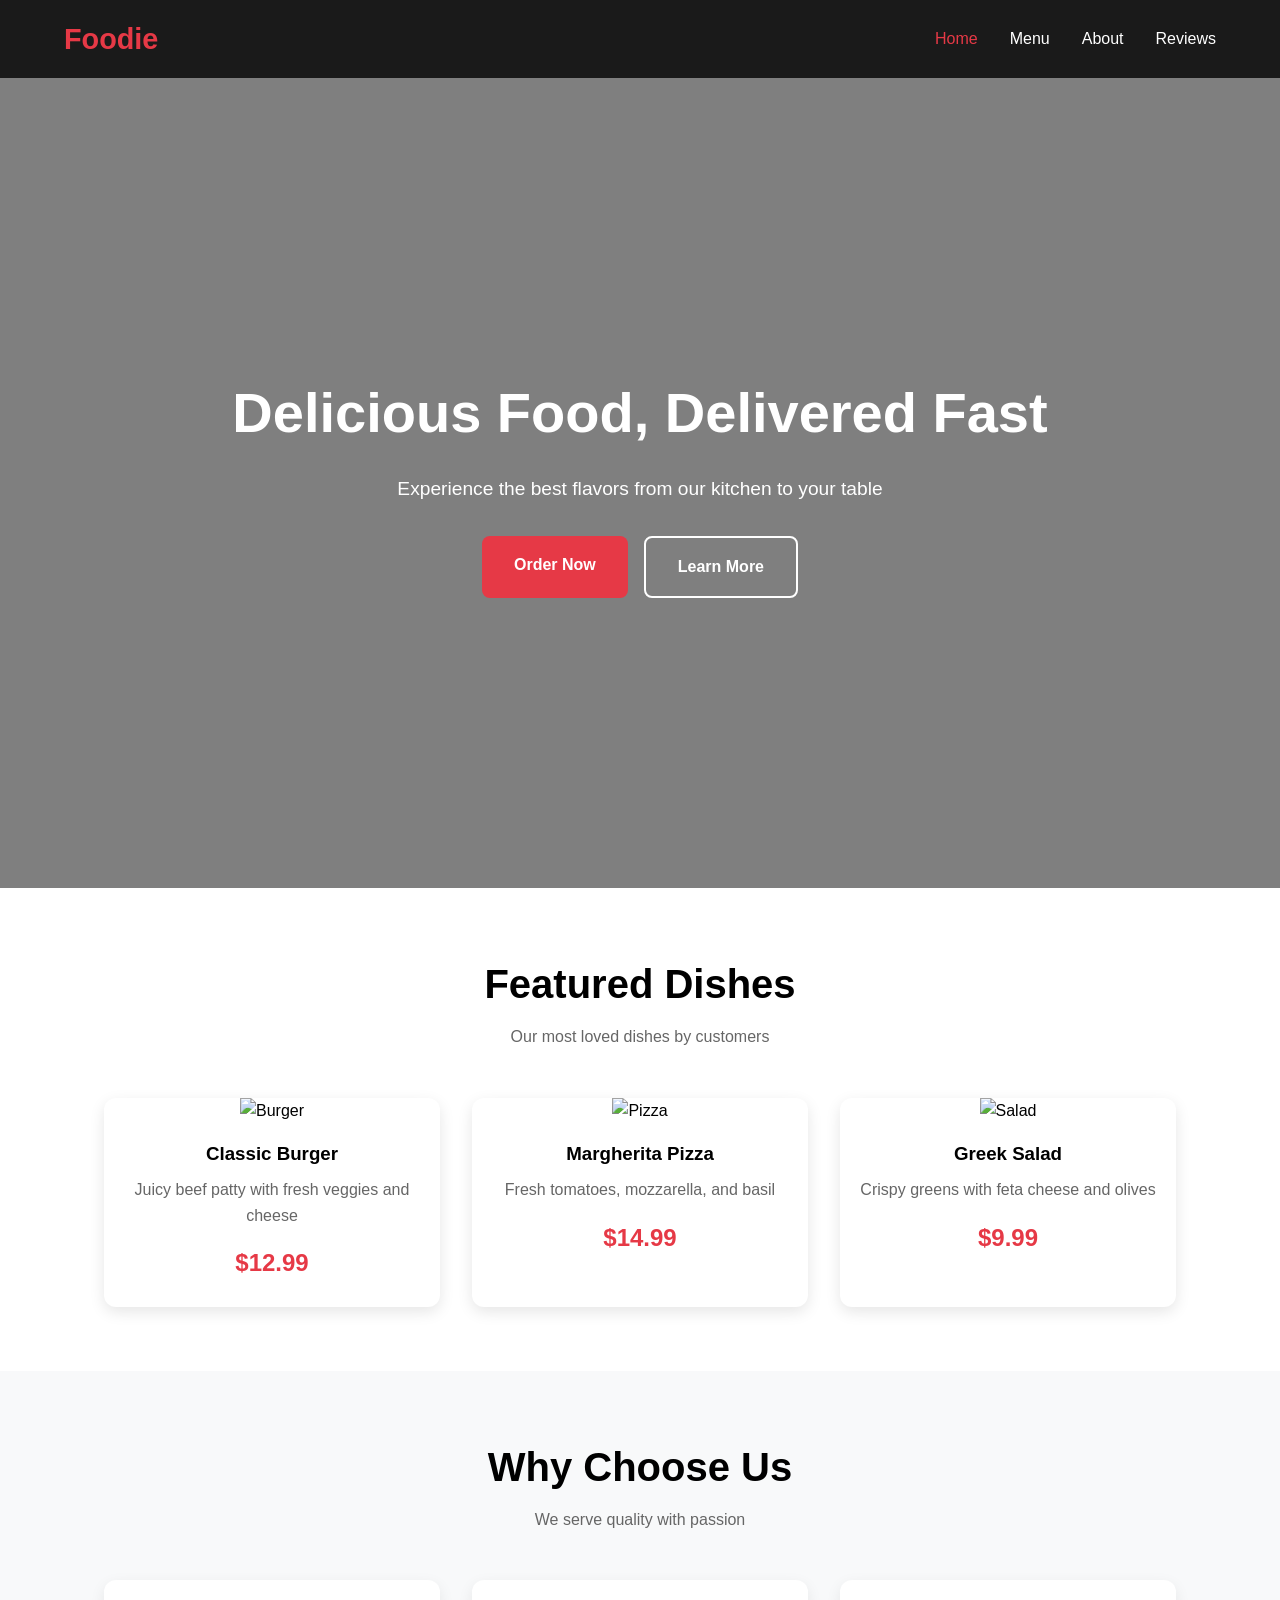
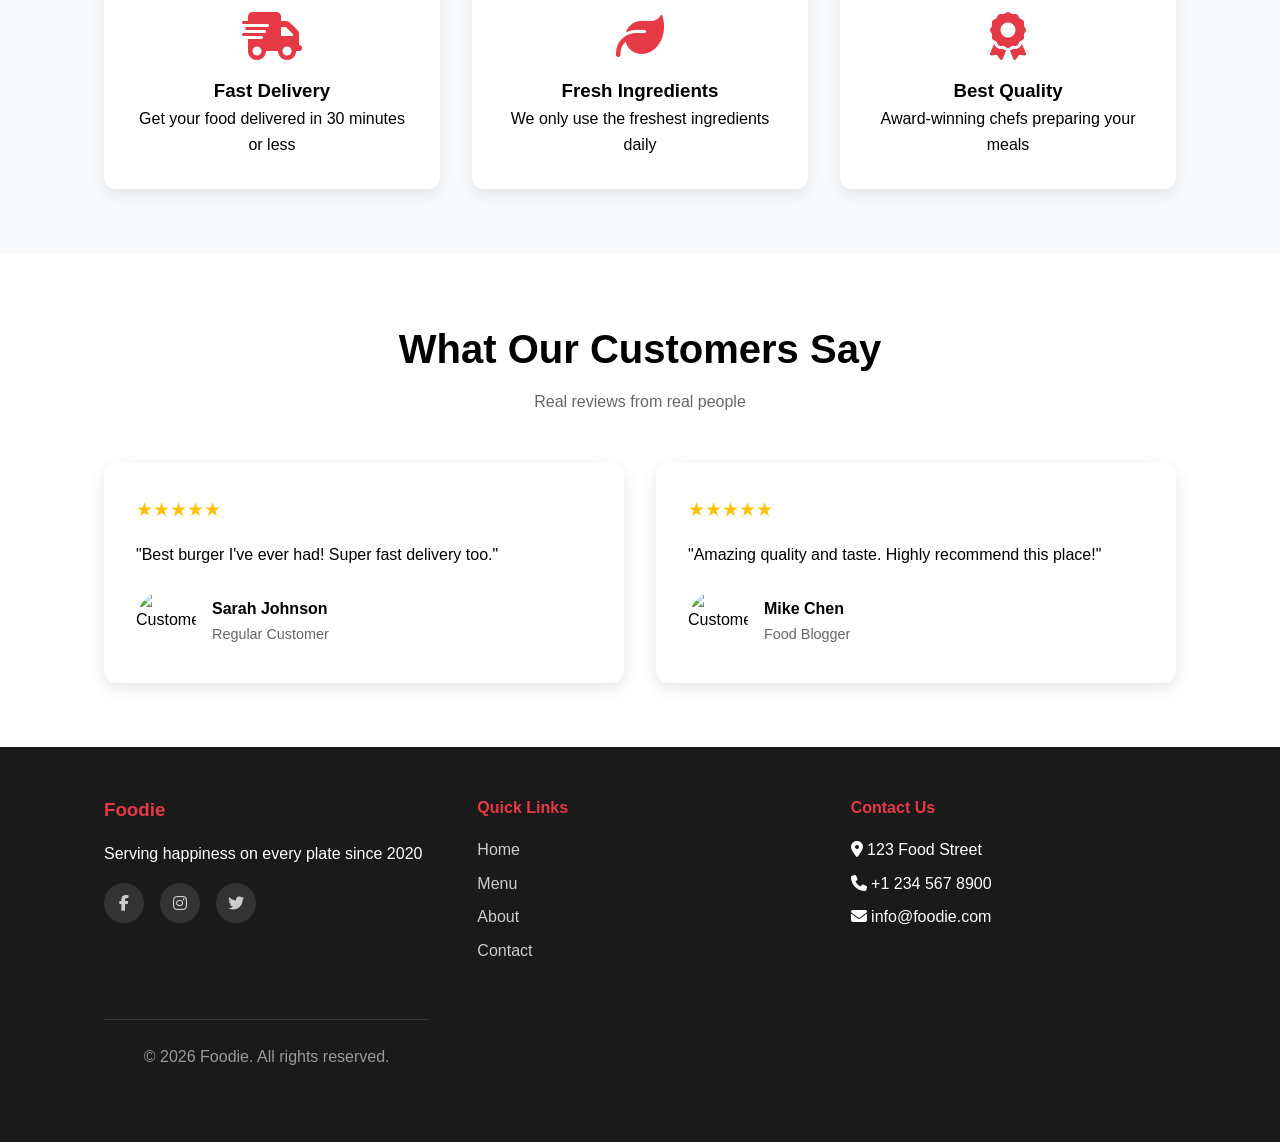
==== commit 9489f6f3: "index.html" ====
--- a/index.html
+++ b/index.html
@@ -3,173 +3,158 @@
 <head>
     <meta charset="UTF-8">
     <meta name="viewport" content="width=device-width, initial-scale=1.0">
-    <title>FoodieHub - Home</title>
+    <title>Foodie - Restaurant Website</title>
     <link rel="stylesheet" href="style.css">
-    <link rel="stylesheet" href="https://cdnjs.cloudflare.com/ajax/libs/font-awesome/6.4.0/css/all.min.css">
+    <link rel="stylesheet" href="https://cdnjs.cloudflare.com/ajax/libs/font-awesome/6.5.1/css/all.min.css">
 </head>
 <body>
-    <!-- 1. Responsive Navigation Bar + Logo -->
-    <header>
-        <nav class="navbar">
-            <div class="logo">
-                <i class="fas fa-utensils"></i> FoodieHub
-            </div>
-            <ul class="nav-links">
-                <li><a href="index.html" class="active">Home</a></li>
-                <li><a href="about.html">About</a></li>
-                <li><a href="menu.html">Menu</a></li>
-                <li><a href="contact.html">Contact</a></li>
-            </ul>
-            <div class="menu-toggle">&#9776;</div>
-        </nav>
-    </header>
+    <!-- Navbar -->
+    <nav class="navbar">
+        <div class="logo">Foodie</div>
+        <ul class="nav-links">
+            <li><a href="#" class="active">Home</a></li>
+            <li><a href="#dishes">Menu</a></li>
+            <li><a href="#why-us">About</a></li>
+            <li><a href="#testimonials">Reviews</a></li>
+        </ul>
+        <div class="menu-toggle"><i class="fas fa-bars"></i></div>
+    </nav>
 
-    <!-- 2. Hero Section with CTA -->
+    <!-- Hero Section -->
     <section class="hero">
         <div class="hero-content">
-            <h1>Taste The Best Food In Hyderabad</h1>
-            <p>Fresh ingredients, authentic recipes, unforgettable experience</p>
+            <h1>Delicious Food, Delivered Fast</h1>
+            <p>Experience the best flavors from our kitchen to your table</p>
             <div class="hero-buttons">
-                <a href="menu.html" class="btn-primary">View Menu</a>
-                <a href="contact.html" class="btn-secondary">Book Table</a>
+                <a href="#dishes" class="btn-primary">Order Now</a>
+                <a href="#why-us" class="btn-secondary">Learn More</a>
             </div>
         </div>
     </section>
 
-    <!-- 3. Featured Dishes Section -->
-    <section class="featured-section">
+    <!-- Featured Dishes -->
+    <section class="container" id="dishes">
+        <h2>Featured Dishes</h2>
+        <p class="section-subtitle">Our most loved dishes by customers</p>
+        <div class="dishes-grid">
+            <div class="dish-card">
+                <img src="https://images.unsplash.com/photo-1568901346375-23c9450c58cd?w=500" alt="Burger">
+                <h3>Classic Burger</h3>
+                <p>Juicy beef patty with fresh veggies and cheese</p>
+                <span class="price">$12.99</span>
+            </div>
+            <div class="dish-card">
+                <img src="https://images.unsplash.com/photo-1565299624946-b28f40a0ae38?w=500" alt="Pizza">
+                <h3>Margherita Pizza</h3>
+                <p>Fresh tomatoes, mozzarella, and basil</p>
+                <span class="price">$14.99</span>
+            </div>
+            <div class="dish-card">
+                <img src="https://images.unsplash.com/photo-1546069901-ba9599a7e63c?w=500" alt="Salad">
+                <h3>Greek Salad</h3>
+                <p>Crispy greens with feta cheese and olives</p>
+                <span class="price">$9.99</span>
+            </div>
+        </div>
+    </section>
+
+    <!-- Why Choose Us -->
+    <section class="why-us-section" id="why-us">
         <div class="container">
-            <h2>Featured Dishes</h2>
-            <p class="section-subtitle">Our most loved dishes by customers</p>
-            <div class="dishes-grid">
-                <div class="dish-card">
-                    <img src="https://images.unsplash.com/photo-1603360946369-dc9bb6258143?w=400" alt="Chicken Tikka">
-                    <h3>Chicken Tikka</h3>
-                    <p>Grilled to perfection with secret spices</p>
-                    <span class="price">Rs. 750</span>
+            <h2>Why Choose Us</h2>
+            <p class="section-subtitle">We serve quality with passion</p>
+            <div class="features-grid">
+                <div class="feature-box">
+                    <i class="fas fa-shipping-fast"></i>
+                    <h3>Fast Delivery</h3>
+                    <p>Get your food delivered in 30 minutes or less</p>
                 </div>
-                <div class="dish-card">
-                    <img src="https://images.unsplash.com/photo-1563379091339-03b21ab4a4f8?w=400" alt="Biryani">
-                    <h3>Special Biryani</h3>
-                    <p>Aromatic basmati rice with tender chicken</p>
-                    <span class="price">Rs. 650</span>
+                <div class="feature-box">
+                    <i class="fas fa-leaf"></i>
+                    <h3>Fresh Ingredients</h3>
+                    <p>We only use the freshest ingredients daily</p>
                 </div>
-                <div class="dish-card">
-                    <img src="https://images.unsplash.com/photo-1568901346375-23c9450c58cd?w=400" alt="Zinger Burger">
-                    <h3>Zinger Burger</h3>
-                    <p>Crispy chicken with signature sauce</p>
-                    <span class="price">Rs. 550</span>
+                <div class="feature-box">
+                    <i class="fas fa-award"></i>
+                    <h3>Best Quality</h3>
+                    <p>Award-winning chefs preparing your meals</p>
                 </div>
             </div>
         </div>
     </section>
 
-    <!-- 4. Why Choose Us Section -->
-    <section class="why-us-section">
-        <div class="container">
-            <h2>Why Choose FoodieHub?</h2>
-            <div class="features-grid">
-                <div class="feature-box">
-                    <i class="fas fa-leaf"></i>
-                    <h3>Fresh Ingredients</h3>
-                    <p>We use 100% fresh and locally sourced ingredients daily</p>
-                </div>
-                <div class="feature-box">
-                    <i class="fas fa-award"></i>
-                    <h3>Expert Chefs</h3>
-                    <p>Our chefs have 15+ years of experience in Pakistani cuisine</p>
-                </div>
-                <div class="feature-box">
-                    <i class="fas fa-shipping-fast"></i>
-                    <h3>Fast Delivery</h3>
-                    <p>Hot food delivered to your doorstep within 30 minutes</p>
-                </div>
-                <div class="feature-box">
-                    <i class="fas fa-hand-holding-heart"></i>
-                    <h3>Hygienic Kitchen</h3>
-                    <p>Certified hygienic kitchen with regular quality checks</p>
+    <!-- Testimonials -->
+    <section class="container" id="testimonials">
+        <h2>What Our Customers Say</h2>
+        <p class="section-subtitle">Real reviews from real people</p>
+        <div class="testimonials-grid">
+            <div class="testimonial-card">
+                <div class="stars">★★★★★</div>
+                <p>"Best burger I've ever had! Super fast delivery too."</p>
+                <div class="customer">
+                    <img src="https://i.pravatar.cc/60?img=1" alt="Customer">
+                    <div>
+                        <h4>Sarah Johnson</h4>
+                        <span>Regular Customer</span>
+                    </div>
                 </div>
             </div>
-        </div>
-    </section>
-
-    <!-- 5. Customer Testimonials -->
-    <section class="testimonials-section">
-        <div class="container">
-            <h2>What Our Customers Say</h2>
-            <div class="testimonials-grid">
-                <div class="testimonial-card">
-                    <div class="stars">★★★★★</div>
-                    <p>"Best biryani in Hyderabad! The taste reminds me of home. Highly recommended."</p>
-                    <div class="customer">
-                        <img src="https://images.unsplash.com/photo-1507003211169-0a1dd7228f2d?w=100" alt="Customer">
-                        <div>
-                            <h4>Ahmed Khan</h4>
-                            <span>Regular Customer</span>
-                        </div>
-                    </div>
-                </div>
-                <div class="testimonial-card">
-                    <div class="stars">★★★★★</div>
-                    <p>"Amazing ambiance and even better food. Perfect place for family dinners."</p>
-                    <div class="customer">
-                        <img src="https://images.unsplash.com/photo-1438761681033-6461ffad8d80?w=100" alt="Customer">
-                        <div>
-                            <h4>Fatima Ali</h4>
-                            <span>Food Blogger</span>
-                        </div>
-                    </div>
-                </div>
-                <div class="testimonial-card">
-                    <div class="stars">★★★★★</div>
-                    <p>"Quick service and delicious zinger burger. My go-to place every weekend!"</p>
-                    <div class="customer">
-                        <img src="https://images.unsplash.com/photo-1500648767791-00dcc994a43e?w=100" alt="Customer">
-                        <div>
-                            <h4>Usman Sheikh</h4>
-                            <span>Student</span>
-                        </div>
+            <div class="testimonial-card">
+                <div class="stars">★★★★★</div>
+                <p>"Amazing quality and taste. Highly recommend this place!"</p>
+                <div class="customer">
+                    <img src="https://i.pravatar.cc/60?img=3" alt="Customer">
+                    <div>
+                        <h4>Mike Chen</h4>
+                        <span>Food Blogger</span>
                     </div>
                 </div>
             </div>
         </div>
     </section>
 
-    <!-- 6. Footer with Social Media + Contact -->
+    <!-- Footer -->
     <footer>
         <div class="footer-content">
             <div class="footer-section">
-                <h3><i class="fas fa-utensils"></i> FoodieHub</h3>
-                <p>Serving authentic Pakistani cuisine since 2020. Your happiness is our priority.</p>
+                <h3>Foodie</h3>
+                <p>Serving happiness on every plate since 2020</p>
                 <div class="social-links">
-                    <a href="#"><i class="fab fa-facebook"></i></a>
+                    <a href="#"><i class="fab fa-facebook-f"></i></a>
                     <a href="#"><i class="fab fa-instagram"></i></a>
                     <a href="#"><i class="fab fa-twitter"></i></a>
-                    <a href="#"><i class="fab fa-whatsapp"></i></a>
                 </div>
             </div>
             <div class="footer-section">
                 <h4>Quick Links</h4>
                 <ul>
-                    <li><a href="index.html">Home</a></li>
-                    <li><a href="about.html">About Us</a></li>
-                    <li><a href="menu.html">Menu</a></li>
-                    <li><a href="contact.html">Contact</a></li>
+                    <li><a href="#">Home</a></li>
+                    <li><a href="#dishes">Menu</a></li>
+                    <li><a href="#why-us">About</a></li>
+                    <li><a href="#">Contact</a></li>
                 </ul>
             </div>
             <div class="footer-section">
-                <h4>Contact Info</h4>
-                <p><i class="fas fa-map-marker-alt"></i> Auto Bahn Road, Hyderabad</p>
-                <p><i class="fas fa-phone"></i> +92 300 1234567</p>
-                <p><i class="fas fa-envelope"></i> info@foodiehub.pk</p>
-                <p><i class="fas fa-clock"></i> Mon-Sun: 12PM - 12AM</p>
+                <h4>Contact Us</h4>
+                <ul>
+                    <li><i class="fas fa-map-marker-alt"></i> 123 Food Street</li>
+                    <li><i class="fas fa-phone"></i> +1 234 567 8900</li>
+                    <li><i class="fas fa-envelope"></i> info@foodie.com</li>
+                </ul>
             </div>
-        </div>
         <div class="footer-bottom">
-            <p>&copy; 2026 FoodieHub. All rights reserved.</p>
+            <p>&copy; 2026 Foodie. All rights reserved.</p>
         </div>
     </footer>
 
-    <script src="script.js"></script>
+    <!-- Mobile Menu JS -->
+    <script>
+        const menuToggle = document.querySelector('.menu-toggle');
+        const navLinks = document.querySelector('.nav-links');
+        
+        menuToggle.addEventListener('click', () => {
+            navLinks.classList.toggle('active');
+        });
+    </script>
 </body>
 </html>
--- a/style.css
+++ b/style.css
@@ -1,3 +1,340 @@
+/* ===== Global & Navbar ===== */
+* {
+    margin: 0;
+    padding: 0;
+    box-sizing: border-box;
+}
+
+body {
+    font-family: 'Segoe UI', sans-serif;
+    line-height: 1.6;
+}
+
+.navbar {
+    display: flex;
+    justify-content: space-between;
+    align-items: center;
+    padding: 1rem 5%;
+    background: #1a1a1a;
+    color: white;
+    position: sticky;
+    top: 0;
+    z-index: 1000;
+}
+
+.logo {
+    font-size: 1.8rem;
+    font-weight: bold;
+    color: #e63946;
+}
+
+.nav-links {
+    display: flex;
+    list-style: none;
+    gap: 2rem;
+}
+
+.nav-links a {
+    color: white;
+    text-decoration: none;
+    transition: 0.3s;
+}
+
+.nav-links a:hover, .nav-links a.active {
+    color: #e63946;
+}
+
+.menu-toggle {
+    display: none;
+    font-size: 1.8rem;
+    cursor: pointer;
+}
+
+/* ===== Hero Section ===== */
+.hero {
+    height: 90vh;
+    background: linear-gradient(rgba(0,0,0,0.5), rgba(0,0,0,0.5)), url('https://images.unsplash.com/photo-1514933651103-005eec06c04b?w=1200');
+    background-size: cover;
+    background-position: center;
+    display: flex;
+    align-items: center;
+    justify-content: center;
+    text-align: center;
+    color: white;
+}
+
+.hero-content h1 {
+    font-size: 3.5rem;
+    margin-bottom: 1rem;
+}
+
+.hero-content p {
+    font-size: 1.2rem;
+    margin-bottom: 2rem;
+}
+
+.hero-buttons {
+    display: flex;
+    gap: 1rem;
+    justify-content: center;
+}
+
+.btn-primary, .btn-secondary {
+    padding: 1rem 2rem;
+    border-radius: 8px;
+    text-decoration: none;
+    font-weight: 600;
+    transition: 0.3s;
+}
+
+.btn-primary {
+    background: #e63946;
+    color: white;
+}
+
+.btn-primary:hover {
+    background: #d62839;
+    transform: translateY(-3px);
+}
+
+.btn-secondary {
+    background: transparent;
+    color: white;
+    border: 2px solid white;
+}
+
+.btn-secondary:hover {
+    background: white;
+    color: #1a1a1a;
+}
+
+/* ===== Common Container ===== */
+.container {
+    max-width: 1200px;
+    margin: 0 auto;
+    padding: 4rem 5%;
+}
+
+.container h2 {
+    text-align: center;
+    font-size: 2.5rem;
+    margin-bottom: 0.5rem;
+}
+
+.section-subtitle {
+    text-align: center;
+    color: #666;
+    margin-bottom: 3rem;
+}
+
+/* ===== Featured Dishes ===== */
+.dishes-grid {
+    display: grid;
+    grid-template-columns: repeat(auto-fit, minmax(280px, 1fr));
+    gap: 2rem;
+}
+
+.dish-card {
+    background: white;
+    border-radius: 12px;
+    overflow: hidden;
+    box-shadow: 0 5px 15px rgba(0,0,0,0.1);
+    text-align: center;
+    transition: 0.3s;
+}
+
+.dish-card:hover {
+    transform: translateY(-8px);
+}
+
+.dish-card img {
+    width: 100%;
+    height: 220px;
+    object-fit: cover;
+}
+
+.dish-card h3 {
+    margin: 1rem 0 0.5rem;
+}
+
+.dish-card p {
+    color: #666;
+    padding: 0 1rem;
+    margin-bottom: 1rem;
+}
+
+.dish-card .price {
+    display: block;
+    font-size: 1.5rem;
+    font-weight: bold;
+    color: #e63946;
+    margin-bottom: 1.5rem;
+}
+
+/* ===== Why Choose Us ===== */
+.why-us-section {
+    background: #f8f9fa;
+}
+
+.features-grid {
+    display: grid;
+    grid-template-columns: repeat(auto-fit, minmax(250px, 1fr));
+    gap: 2rem;
+    margin-top: 2rem;
+}
+
+.feature-box {
+    text-align: center;
+    padding: 2rem;
+    background: white;
+    border-radius: 12px;
+    box-shadow: 0 5px 15px rgba(0,0,0,0.08);
+}
+
+.feature-box i {
+    font-size: 3rem;
+    color: #e63946;
+    margin-bottom: 1rem;
+}
+
+/* ===== Testimonials ===== */
+.testimonials-grid {
+    display: grid;
+    grid-template-columns: repeat(auto-fit, minmax(300px, 1fr));
+    gap: 2rem;
+    margin-top: 2rem;
+}
+
+.testimonial-card {
+    background: white;
+    padding: 2rem;
+    border-radius: 12px;
+    box-shadow: 0 5px 15px rgba(0,0,0,0.1);
+}
+
+.stars {
+    color: #ffc107;
+    font-size: 1.2rem;
+    margin-bottom: 1rem;
+}
+
+.customer {
+    display: flex;
+    align-items: center;
+    gap: 1rem;
+    margin-top: 1.5rem;
+}
+
+.customer img {
+    width: 60px;
+    height: 60px;
+    border-radius: 50%;
+    object-fit: cover;
+}
+
+.customer h4 {
+    margin: 0;
+}
+
+.customer span {
+    color: #666;
+    font-size: 0.9rem;
+}
+
+/* ===== Footer ===== */
+footer {
+    background: #1a1a1a;
+    color: white;
+}
+
+.footer-content {
+    display: grid;
+    grid-template-columns: repeat(auto-fit, minmax(250px, 1fr));
+    gap: 3rem;
+    padding: 3rem 5%;
+    max-width: 1200px;
+    margin: 0 auto;
+}
+
+.footer-section h3, .footer-section h4 {
+    margin-bottom: 1rem;
+    color: #e63946;
+}
+
+.footer-section ul {
+    list-style: none;
+}
+
+.footer-section ul li {
+    margin-bottom: 0.5rem;
+}
+
+.footer-section a {
+    color: #ccc;
+    text-decoration: none;
+}
+
+.footer-section a:hover {
+    color: #e63946;
+}
+
+.social-links {
+    display: flex;
+    gap: 1rem;
+    margin-top: 1rem;
+}
+
+.social-links a {
+    width: 40px;
+    height: 40px;
+    background: #333;
+    display: flex;
+    align-items: center;
+    justify-content: center;
+    border-radius: 50%;
+    transition: 0.3s;
+}
+
+.social-links a:hover {
+    background: #e63946;
+}
+
+.footer-bottom {
+    text-align: center;
+    padding: 1.5rem;
+    border-top: 1px solid #333;
+    color: #999;
+}
+
+/* ===== Mobile Responsive ===== */
+@media (max-width: 768px) {
+    .nav-links {
+        display: none;
+        position: absolute;
+        top: 70px;
+        left: 0;
+        width: 100%;
+        background: #1a1a1a;
+        flex-direction: column;
+        padding: 1rem 0;
+    }
+    
+    .nav-links.active {
+        display: flex;
+    }
+    
+    .menu-toggle {
+        display: block;
+    }
+    
+    .hero-content h1 {
+        font-size: 2rem;
+    }
+    
+    .hero-buttons {
+        flex-direction: column;
+    }
+}
 /* About Page New Sections */
 .about-hero {
     height: 50vh;
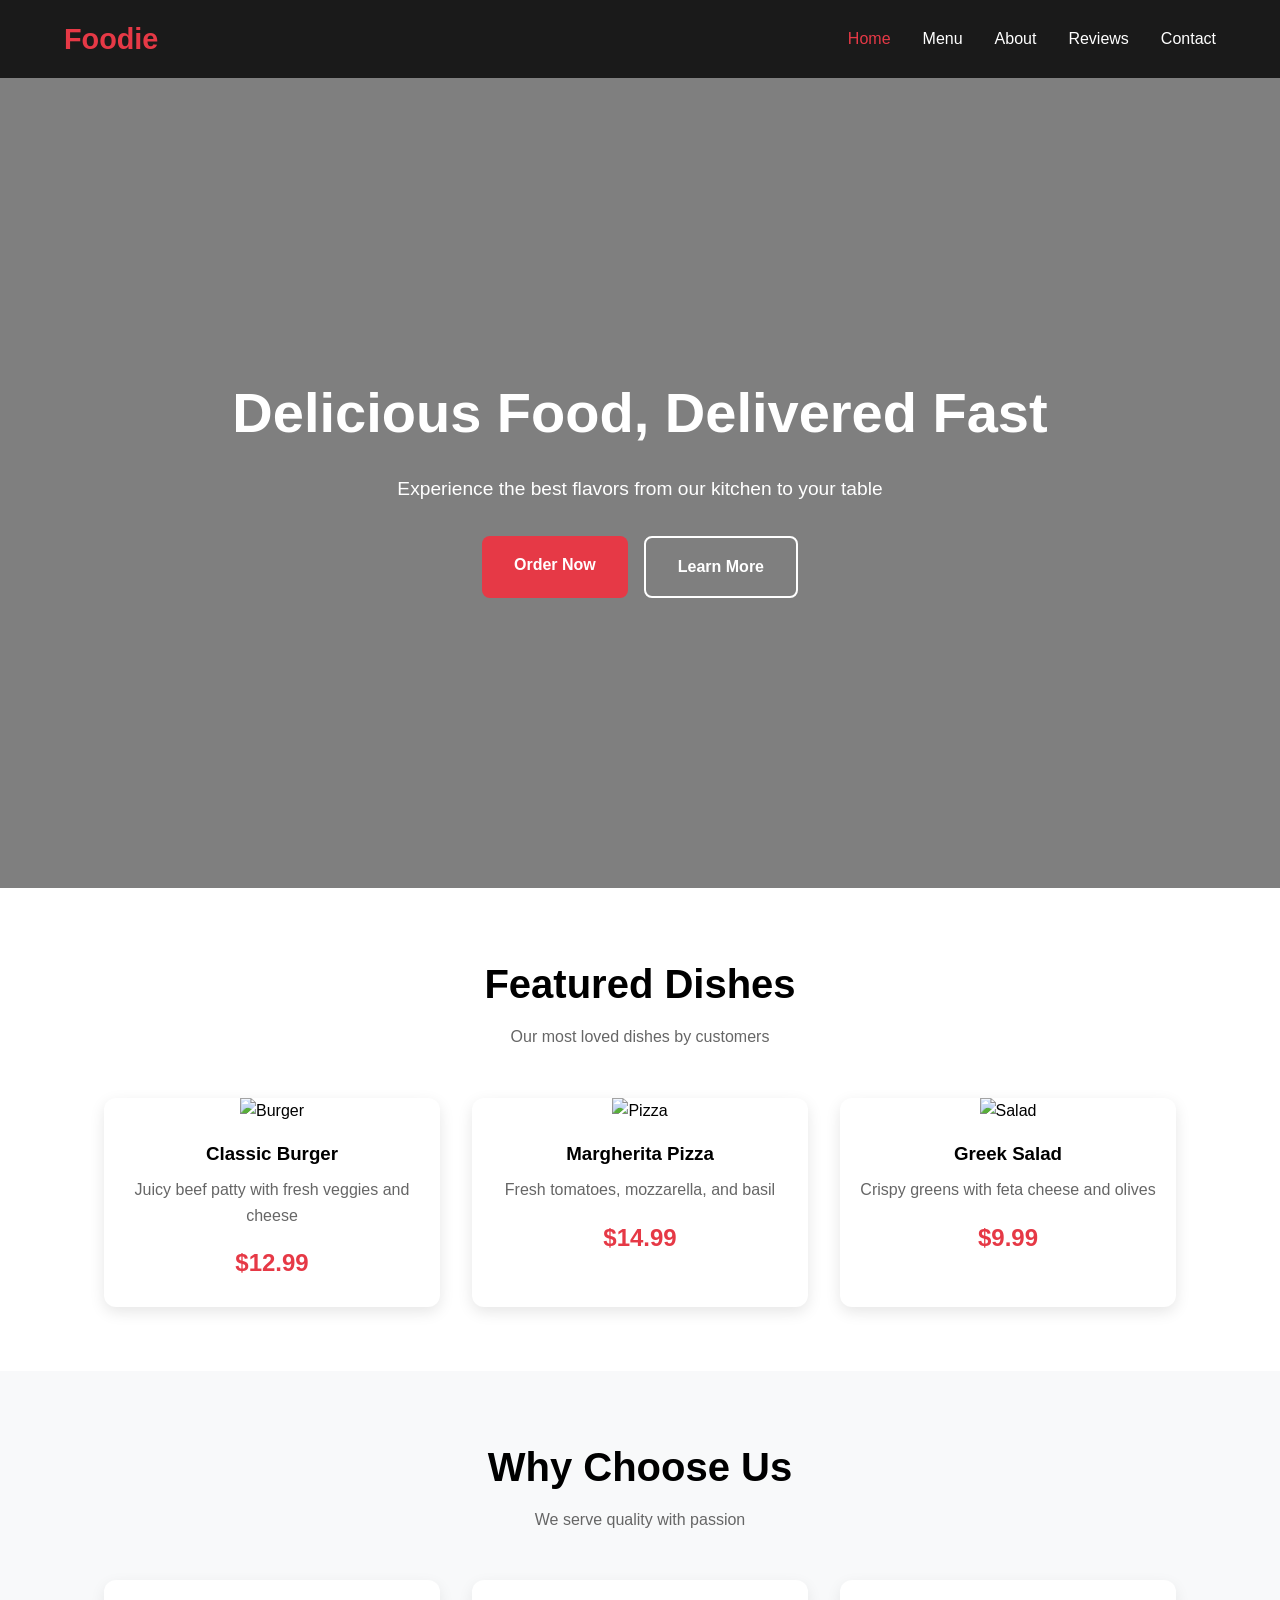
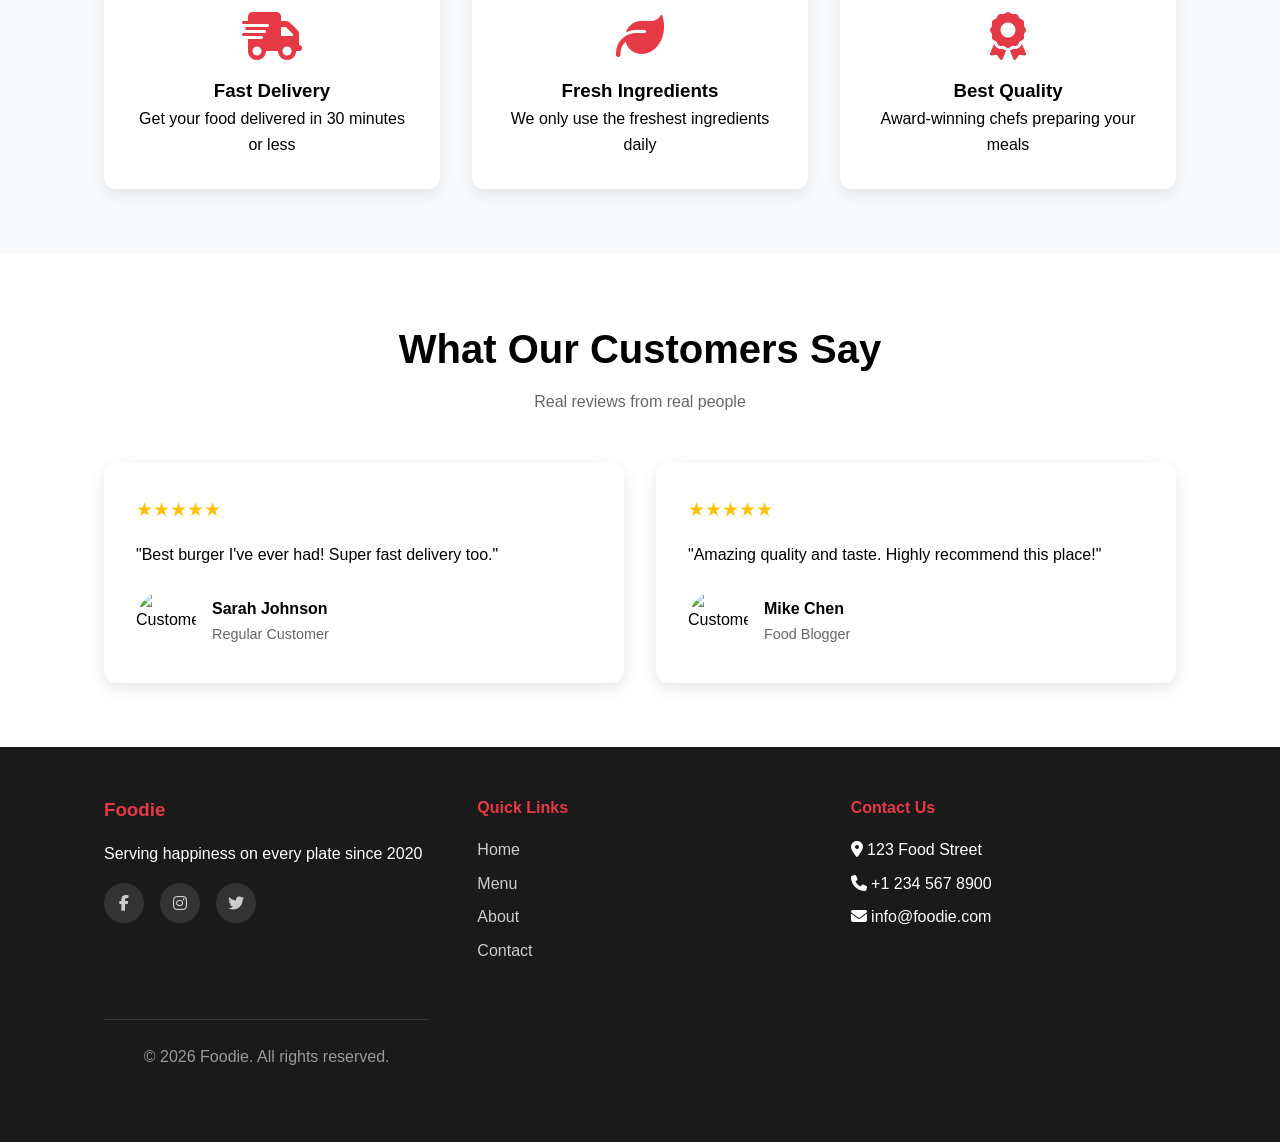
==== commit 38da14d3: "Update index.html" ====
--- a/index.html
+++ b/index.html
@@ -16,6 +16,7 @@
             <li><a href="#dishes">Menu</a></li>
             <li><a href="#why-us">About</a></li>
             <li><a href="#testimonials">Reviews</a></li>
+            <li><a href="contact.html">Contact</a></li>
         </ul>
         <div class="menu-toggle"><i class="fas fa-bars"></i></div>
     </nav>
